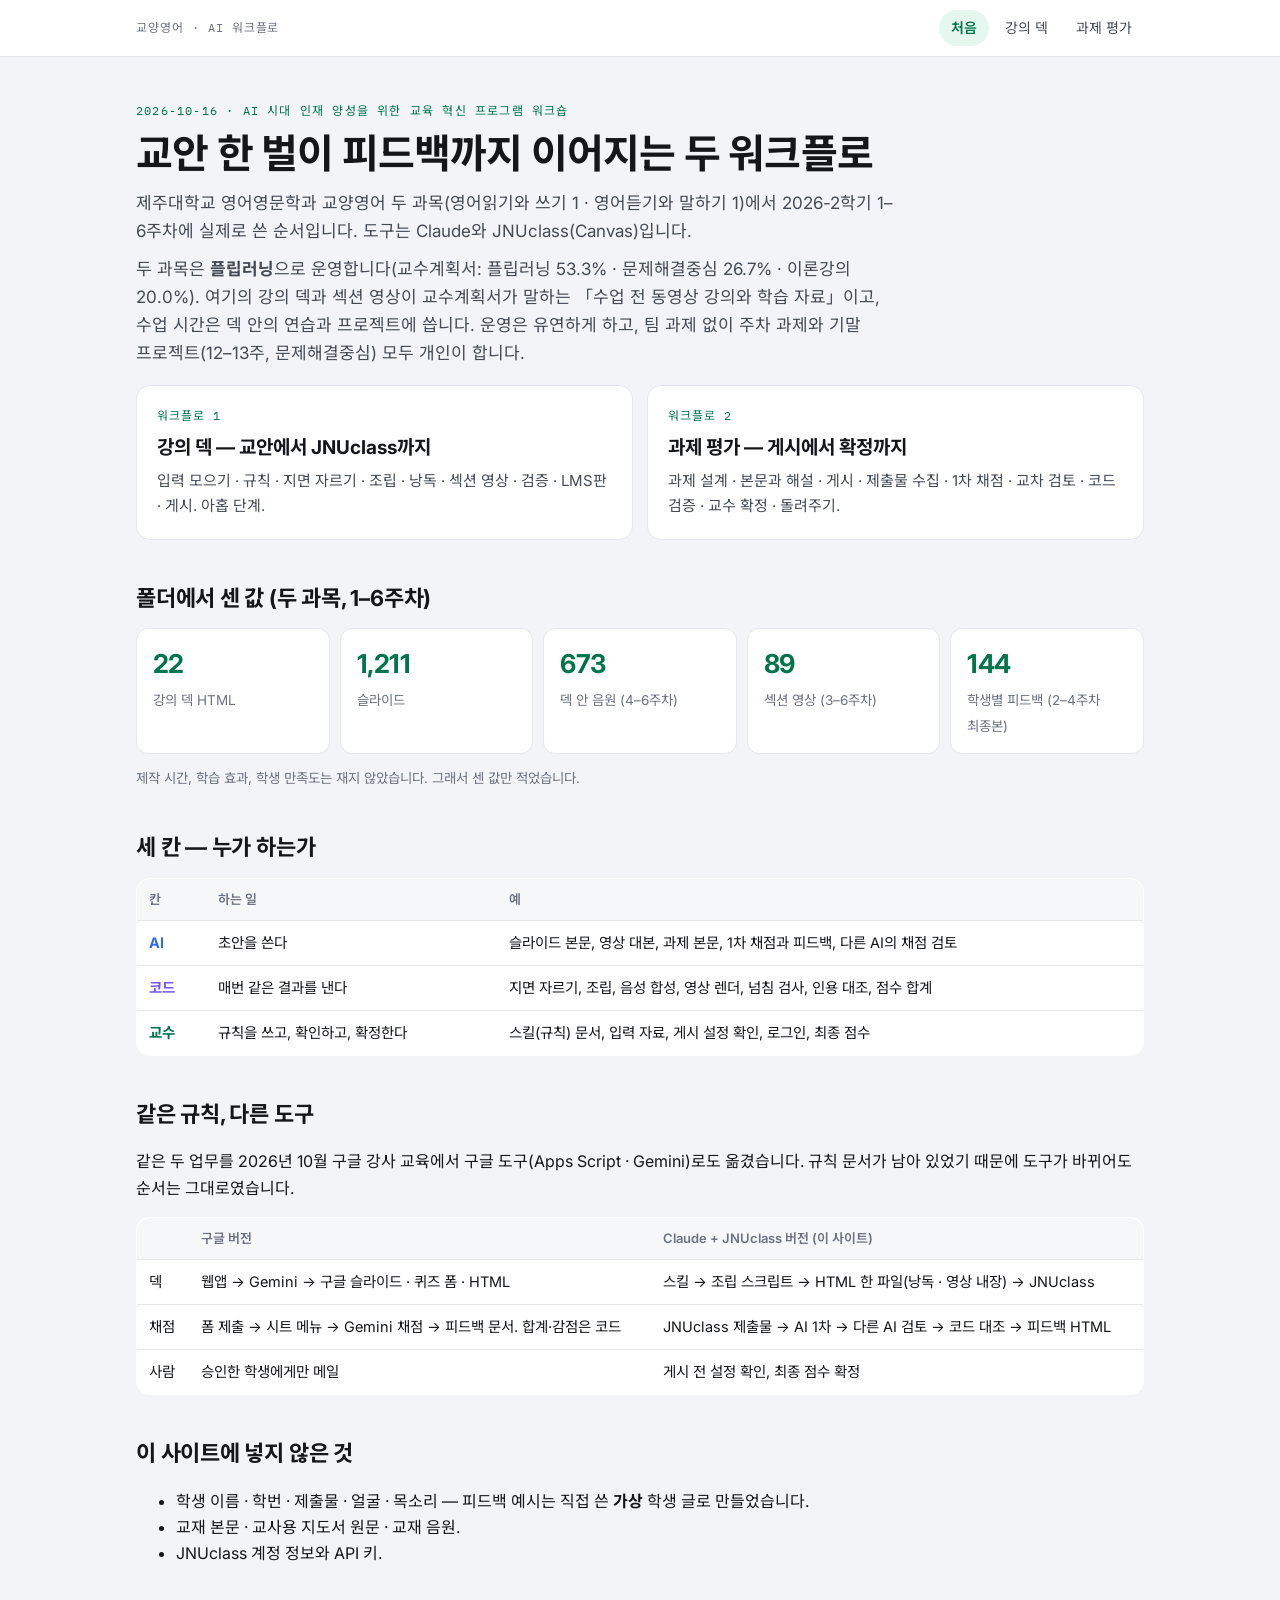
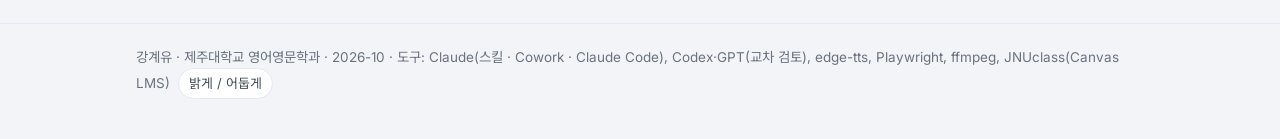
==== index.html @ aa871a67 "교양영어 AI 워크플로 두 페이지 (강의 덱 · 과제 평가) Co-Authored-By: Claude Opus 5.5 <noreply@anthropic.com>" ====
<!DOCTYPE html>
<html lang="ko">
<head>
<meta charset="UTF-8">
<meta name="viewport" content="width=device-width, initial-scale=1">
<title>교양영어 AI 워크플로</title>
<meta name="description" content="제주대학교 교양영어(영어읽기와 쓰기 1 · 영어듣기와 말하기 1)의 강의 덱 워크플로와 과제 평가 워크플로 — Claude와 JNUclass 버전.">
<link rel="preconnect" href="https://fonts.googleapis.com">
<link rel="preconnect" href="https://fonts.gstatic.com" crossorigin>
<link href="https://fonts.googleapis.com/css2?family=Inter:wght@400;600;700&family=Noto+Sans+KR:wght@400;500;700&family=IBM+Plex+Mono:wght@400;500&display=swap" rel="stylesheet">
<link rel="stylesheet" href="style.css">
</head>
<body>
<header class="top"><div class="wrap">
  <a class="brand" href="index.html">교양영어 · AI 워크플로</a>
  <nav class="tabs" aria-label="페이지">
    <a href="index.html" aria-current="page">처음</a>
    <a href="deck.html">강의 덱</a>
    <a href="grading.html">과제 평가</a>
  </nav>
</div></header>

<main class="wrap">
  <section class="hero">
    <p class="kicker">2026-10-16 · AI 시대 인재 양성을 위한 교육 혁신 프로그램 워크숍</p>
    <h1>교안 한 벌이 피드백까지 이어지는 두 워크플로</h1>
    <p class="sub">제주대학교 영어영문학과 교양영어 두 과목(영어읽기와 쓰기 1 · 영어듣기와 말하기 1)에서 2026-2학기 1–6주차에 실제로 쓴 순서입니다. 도구는 Claude와 JNUclass(Canvas)입니다.</p>
    <p class="sub" style="margin-top:10px">두 과목은 <b>플립러닝</b>으로 운영합니다(교수계획서: 플립러닝 53.3% · 문제해결중심 26.7% · 이론강의 20.0%). 여기의 강의 덱과 섹션 영상이 교수계획서가 말하는 「수업 전 동영상 강의와 학습 자료」이고, 수업 시간은 덱 안의 연습과 프로젝트에 씁니다. 운영은 유연하게 하고, 팀 과제 없이 주차 과제와 기말 프로젝트(12–13주, 문제해결중심) 모두 개인이 합니다.</p>
  </section>

  <div class="grid2">
    <a class="card" href="deck.html">
      <div class="c-lab">워크플로 1</div>
      <h3>강의 덱 — 교안에서 JNUclass까지</h3>
      <p>입력 모으기 · 규칙 · 지면 자르기 · 조립 · 낭독 · 섹션 영상 · 검증 · LMS판 · 게시. 아홉 단계.</p>
    </a>
    <a class="card" href="grading.html">
      <div class="c-lab">워크플로 2</div>
      <h3>과제 평가 — 게시에서 확정까지</h3>
      <p>과제 설계 · 본문과 해설 · 게시 · 제출물 수집 · 1차 채점 · 교차 검토 · 코드 검증 · 교수 확정 · 돌려주기.</p>
    </a>
  </div>

  <h2>폴더에서 센 값 (두 과목, 1–6주차)</h2>
  <div class="stats">
    <div class="stat"><b>22</b><span>강의 덱 HTML</span></div>
    <div class="stat"><b>1,211</b><span>슬라이드</span></div>
    <div class="stat"><b>673</b><span>덱 안 음원 (4–6주차)</span></div>
    <div class="stat"><b>89</b><span>섹션 영상 (3–6주차)</span></div>
    <div class="stat"><b>144</b><span>학생별 피드백 (2–4주차 최종본)</span></div>
  </div>
  <p class="note">제작 시간, 학습 효과, 학생 만족도는 재지 않았습니다. 그래서 센 값만 적었습니다.</p>

  <h2>세 칸 — 누가 하는가</h2>
  <div class="tablewrap"><table class="cmp">
    <tr><th>칸</th><th>하는 일</th><th>예</th></tr>
    <tr><td><b style="color:var(--ai)">AI</b></td><td>초안을 쓴다</td><td>슬라이드 본문, 영상 대본, 과제 본문, 1차 채점과 피드백, 다른 AI의 채점 검토</td></tr>
    <tr><td><b style="color:var(--code)">코드</b></td><td>매번 같은 결과를 낸다</td><td>지면 자르기, 조립, 음성 합성, 영상 렌더, 넘침 검사, 인용 대조, 점수 합계</td></tr>
    <tr><td><b style="color:var(--prof)">교수</b></td><td>규칙을 쓰고, 확인하고, 확정한다</td><td>스킬(규칙) 문서, 입력 자료, 게시 설정 확인, 로그인, 최종 점수</td></tr>
  </table></div>

  <h2>같은 규칙, 다른 도구</h2>
  <p>같은 두 업무를 2026년 10월 구글 강사 교육에서 구글 도구(Apps Script · Gemini)로도 옮겼습니다. 규칙 문서가 남아 있었기 때문에 도구가 바뀌어도 순서는 그대로였습니다.</p>
  <div class="tablewrap"><table class="cmp">
    <tr><th></th><th>구글 버전</th><th>Claude + JNUclass 버전 (이 사이트)</th></tr>
    <tr><td>덱</td><td>웹앱 → Gemini → 구글 슬라이드 · 퀴즈 폼 · HTML</td><td>스킬 → 조립 스크립트 → HTML 한 파일(낭독 · 영상 내장) → JNUclass</td></tr>
    <tr><td>채점</td><td>폼 제출 → 시트 메뉴 → Gemini 채점 → 피드백 문서. 합계·감점은 코드</td><td>JNUclass 제출물 → AI 1차 → 다른 AI 검토 → 코드 대조 → 피드백 HTML</td></tr>
    <tr><td>사람</td><td>승인한 학생에게만 메일</td><td>게시 전 설정 확인, 최종 점수 확정</td></tr>
  </table></div>

  <h2>이 사이트에 넣지 않은 것</h2>
  <ul>
    <li>학생 이름 · 학번 · 제출물 · 얼굴 · 목소리 — 피드백 예시는 직접 쓴 <b>가상</b> 학생 글로 만들었습니다.</li>
    <li>교재 본문 · 교사용 지도서 원문 · 교재 음원.</li>
    <li>JNUclass 계정 정보와 API 키.</li>
  </ul>
</main>

<footer><div class="wrap">
  강계유 · 제주대학교 영어영문학과 · 2026-10 · 도구: Claude(스킬 · Cowork · Claude Code), Codex·GPT(교차 검토), edge-tts, Playwright, ffmpeg, JNUclass(Canvas LMS)
  &nbsp;<button class="theme" type="button">밝게 / 어둡게</button>
</div></footer>
<script src="app.js"></script>
</body>
</html>
---- style.css ----
/* 교양영어 AI 워크플로 — 강의 덱과 같은 토큰(--brand #00A56A · --accent #FF6E40 · Inter / Noto Sans KR / IBM Plex Mono) */
:root{
  --brand:#00A56A; --brand-deep:#00754C; --brand-soft:#E6F7F0; --brand-line:#C7EBDC;
  --accent:#FF6E40; --accent-deep:#C94A22; --accent-soft:#FFF0EA;
  --ai:#2E6BE6; --ai-soft:#EAF1FD; --code:#7A5AF8; --code-soft:#F1EDFE; --prof:#00754C; --prof-soft:#E6F7F0;
  --ink:#14161A; --ink-2:#454B55; --ink-3:#6B7280; --line:#E5E8EE; --surface:#FFFFFF; --surface-2:#F6F7F9; --page:#F2F4F7;
  --font:"Inter","Noto Sans KR",-apple-system,"Segoe UI",system-ui,sans-serif;
  --mono:"IBM Plex Mono","Noto Sans KR",Consolas,monospace;
  --r:14px;
}
@media (prefers-color-scheme: dark){
  :root:not([data-theme="light"]){
    --brand:#2BC48A; --brand-deep:#5FD9A8; --brand-soft:#0F2A20; --brand-line:#1E4A39;
    --accent:#FF8A63; --accent-deep:#FFAB8C; --accent-soft:#2E1A12;
    --ai:#7FA8FF; --ai-soft:#16223A; --code:#B39CFF; --code-soft:#221A3A; --prof:#5FD9A8; --prof-soft:#0F2A20;
    --ink:#ECEFF3; --ink-2:#C2C8D0; --ink-3:#9AA3AE; --line:#2A3038; --surface:#171B21; --surface-2:#1E232B; --page:#101317;
  }
}
:root[data-theme="dark"]{
  --brand:#2BC48A; --brand-deep:#5FD9A8; --brand-soft:#0F2A20; --brand-line:#1E4A39;
  --accent:#FF8A63; --accent-deep:#FFAB8C; --accent-soft:#2E1A12;
  --ai:#7FA8FF; --ai-soft:#16223A; --code:#B39CFF; --code-soft:#221A3A; --prof:#5FD9A8; --prof-soft:#0F2A20;
  --ink:#ECEFF3; --ink-2:#C2C8D0; --ink-3:#9AA3AE; --line:#2A3038; --surface:#171B21; --surface-2:#1E232B; --page:#101317;
}
*{box-sizing:border-box}
html{-webkit-text-size-adjust:100%}
body{margin:0;background:var(--page);color:var(--ink);font-family:var(--font);font-size:16px;line-height:1.65;word-break:keep-all;overflow-wrap:anywhere}
a{color:var(--brand-deep)}
.wrap{max-width:1040px;margin:0 auto;padding:0 16px}
header.top{background:var(--surface);border-bottom:1px solid var(--line)}
header.top .wrap{display:flex;align-items:center;justify-content:space-between;gap:12px;min-height:56px;flex-wrap:wrap}
.brand{font-family:var(--mono);font-size:12px;letter-spacing:.08em;text-transform:uppercase;color:var(--ink-3);text-decoration:none}
nav.tabs{display:flex;gap:4px;flex-wrap:wrap}
nav.tabs a{font-size:14px;text-decoration:none;color:var(--ink-2);padding:6px 12px;border-radius:999px}
nav.tabs a[aria-current="page"]{background:var(--brand-soft);color:var(--brand-deep);font-weight:600}
.hero{padding:44px 0 18px}
.kicker{font-family:var(--mono);font-size:12px;letter-spacing:.1em;text-transform:uppercase;color:var(--brand-deep);margin:0 0 8px}
h1{font-size:clamp(26px,4.4vw,40px);line-height:1.25;letter-spacing:-.02em;margin:0 0 10px;font-weight:700}
.sub{font-size:17px;color:var(--ink-2);margin:0;max-width:760px}
h2{font-size:22px;letter-spacing:-.01em;margin:40px 0 12px}
.note{font-size:13.5px;color:var(--ink-3)}
/* 역할 필터 */
.legend{display:flex;flex-wrap:wrap;gap:8px;align-items:center;margin:18px 0 6px}
.legend .lab{font-size:13px;color:var(--ink-3);margin-right:4px}
.chip{font:inherit;font-size:13.5px;border:1px solid var(--line);background:var(--surface);color:var(--ink-2);border-radius:999px;padding:5px 12px;cursor:pointer}
.chip[aria-pressed="true"]{border-color:transparent;color:#fff}
.chip.ai[aria-pressed="true"]{background:var(--ai)} .chip.code[aria-pressed="true"]{background:var(--code)} .chip.prof[aria-pressed="true"]{background:var(--prof)}
.chip.all[aria-pressed="true"]{background:var(--ink-2)}
/* 단계 */
ol.steps{list-style:none;margin:10px 0 0;padding:0;display:grid;gap:12px}
.step{background:var(--surface);border:1px solid var(--line);border-radius:var(--r);transition:opacity .2s}
.step.dim{opacity:.32}
.step details{padding:0}
.step summary{list-style:none;cursor:pointer;display:grid;grid-template-columns:44px 1fr auto;gap:12px;align-items:start;padding:16px 18px}
.step summary::-webkit-details-marker{display:none}
.num{font-family:var(--mono);font-size:13px;color:var(--brand-deep);background:var(--brand-soft);border-radius:10px;height:34px;display:grid;place-items:center}
.st-title,.st-one{display:block}
.st-title{font-weight:700;font-size:17px;line-height:1.4}
.st-one{font-size:14.5px;color:var(--ink-2);margin-top:2px}
.who{display:flex;gap:4px;flex-wrap:wrap;justify-content:flex-end}
.who span{font-size:12px;font-weight:600;border-radius:6px;padding:2px 8px;white-space:nowrap}
.who .ai{background:var(--ai-soft);color:var(--ai)} .who .code{background:var(--code-soft);color:var(--code)} .who .prof{background:var(--prof-soft);color:var(--prof)}
.st-body{padding:0 18px 18px 74px;font-size:15px;color:var(--ink-2)}
.st-body ul{margin:6px 0 0;padding-left:18px}
.st-body li{margin:3px 0}
.files{display:flex;flex-wrap:wrap;gap:6px;margin-top:10px}
.files code{font-family:var(--mono);font-size:12px;background:var(--surface-2);border:1px solid var(--line);border-radius:6px;padding:2px 7px;color:var(--ink-2)}
.rule{border-left:3px solid var(--accent);background:var(--accent-soft);padding:8px 12px;border-radius:0 8px 8px 0;margin-top:10px;font-size:14.5px;color:var(--ink)}
@media (max-width:640px){
  .step summary{grid-template-columns:36px 1fr;padding:14px}
  .who{grid-column:2;justify-content:flex-start}
  .st-body{padding:0 14px 14px 14px}
}
/* 카드 */
.grid2{display:grid;grid-template-columns:repeat(auto-fit,minmax(280px,1fr));gap:14px}
.card{background:var(--surface);border:1px solid var(--line);border-radius:var(--r);padding:20px;text-decoration:none;color:inherit;display:block}
a.card:hover{border-color:var(--brand)}
.card .c-lab{font-family:var(--mono);font-size:12px;letter-spacing:.08em;text-transform:uppercase;color:var(--brand-deep)}
.card h3{margin:6px 0 6px;font-size:19px}
.card p{margin:0;color:var(--ink-2);font-size:15px}
.stats{display:grid;grid-template-columns:repeat(auto-fit,minmax(150px,1fr));gap:10px;margin-top:10px}
.stat{background:var(--surface);border:1px solid var(--line);border-radius:12px;padding:14px 16px}
.stat b{display:block;font-size:26px;letter-spacing:-.02em;color:var(--brand-deep)}
.stat span{font-size:13.5px;color:var(--ink-3)}
table.cmp{width:100%;border-collapse:collapse;background:var(--surface);border:1px solid var(--line);border-radius:var(--r);overflow:hidden;font-size:14.5px}
table.cmp th,table.cmp td{padding:10px 12px;border-bottom:1px solid var(--line);text-align:left;vertical-align:top}
table.cmp th{font-size:13px;color:var(--ink-3);font-weight:600;background:var(--surface-2)}
.tablewrap{overflow-x:auto;-webkit-overflow-scrolling:touch}
/* 가상 피드백 예시 */
.fb{background:#FBFAF6;color:#222;border:1px solid #E2DED3;border-radius:12px;padding:22px 24px;font-family:Georgia,"Times New Roman",serif;font-size:16px;line-height:1.7}
.fb h4{font-family:Georgia,serif;font-weight:normal;color:#1F3864;font-size:20px;margin:0 0 8px}
.fb p{margin:0;text-indent:1.8em}
.fb mark{background:#FFF1A8;padding:0 2px;color:#222}
.fb del{color:#A33}
.fb .badge{display:inline-block;background:#1F3864;color:#fff;border-radius:8px;padding:4px 12px;font-size:17px;margin-bottom:10px}
.fb table{width:100%;border-collapse:collapse;font-size:14.5px;margin:8px 0 14px}
.fb td{border-bottom:1px solid #E6E2D8;padding:6px 6px;vertical-align:top}
.fb td.pt{text-align:right;white-space:nowrap}
.tag-fic{display:inline-block;font-family:var(--mono);font-size:11.5px;background:var(--accent-soft);color:var(--accent-deep);border-radius:6px;padding:2px 8px;margin-bottom:8px}
footer{margin:56px 0 0;padding:22px 0 40px;border-top:1px solid var(--line);font-size:13.5px;color:var(--ink-3)}
.theme{font:inherit;font-size:13px;border:1px solid var(--line);background:var(--surface);color:var(--ink-2);border-radius:999px;padding:4px 10px;cursor:pointer}
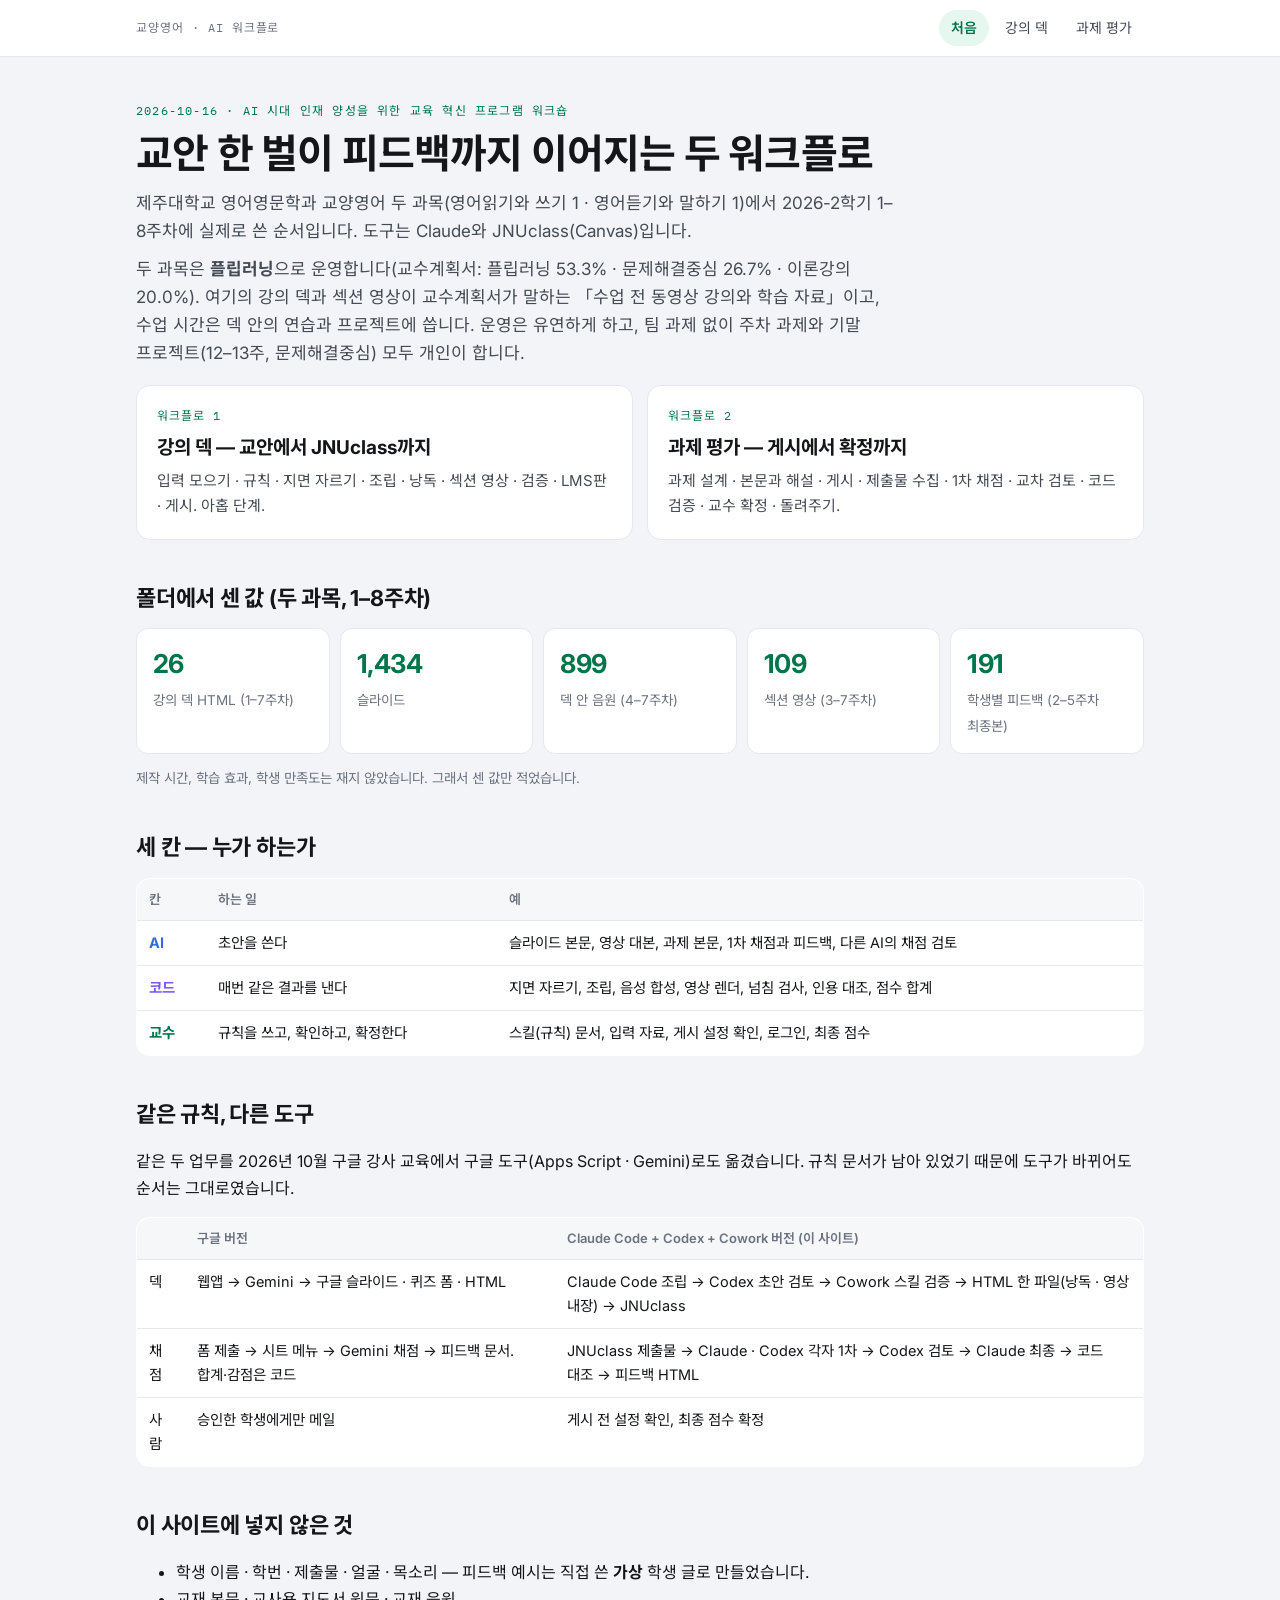
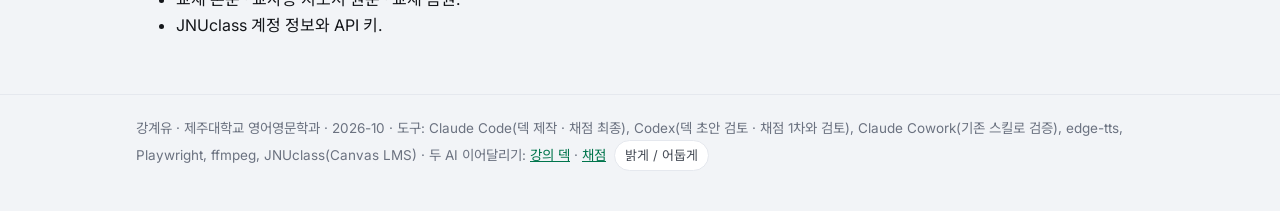
==== commit 9eca1d34: "10/15 실제 제작 반영: Claude Code → Codex → Cowork 검증 · 7주차 · 5주차 센 값 Co-Authored-By: Claude Opus 5.5 <nor" ====
--- a/index.html
+++ b/index.html
@@ -24,7 +24,7 @@
   <section class="hero">
     <p class="kicker">2026-10-16 · AI 시대 인재 양성을 위한 교육 혁신 프로그램 워크숍</p>
     <h1>교안 한 벌이 피드백까지 이어지는 두 워크플로</h1>
-    <p class="sub">제주대학교 영어영문학과 교양영어 두 과목(영어읽기와 쓰기 1 · 영어듣기와 말하기 1)에서 2026-2학기 1–6주차에 실제로 쓴 순서입니다. 도구는 Claude와 JNUclass(Canvas)입니다.</p>
+    <p class="sub">제주대학교 영어영문학과 교양영어 두 과목(영어읽기와 쓰기 1 · 영어듣기와 말하기 1)에서 2026-2학기 1–8주차에 실제로 쓴 순서입니다. 도구는 Claude와 JNUclass(Canvas)입니다.</p>
     <p class="sub" style="margin-top:10px">두 과목은 <b>플립러닝</b>으로 운영합니다(교수계획서: 플립러닝 53.3% · 문제해결중심 26.7% · 이론강의 20.0%). 여기의 강의 덱과 섹션 영상이 교수계획서가 말하는 「수업 전 동영상 강의와 학습 자료」이고, 수업 시간은 덱 안의 연습과 프로젝트에 씁니다. 운영은 유연하게 하고, 팀 과제 없이 주차 과제와 기말 프로젝트(12–13주, 문제해결중심) 모두 개인이 합니다.</p>
   </section>
 
@@ -41,13 +41,13 @@
     </a>
   </div>
 
-  <h2>폴더에서 센 값 (두 과목, 1–6주차)</h2>
+  <h2>폴더에서 센 값 (두 과목, 1–8주차)</h2>
   <div class="stats">
-    <div class="stat"><b>22</b><span>강의 덱 HTML</span></div>
-    <div class="stat"><b>1,211</b><span>슬라이드</span></div>
-    <div class="stat"><b>673</b><span>덱 안 음원 (4–6주차)</span></div>
-    <div class="stat"><b>89</b><span>섹션 영상 (3–6주차)</span></div>
-    <div class="stat"><b>144</b><span>학생별 피드백 (2–4주차 최종본)</span></div>
+    <div class="stat"><b>26</b><span>강의 덱 HTML (1–7주차)</span></div>
+    <div class="stat"><b>1,434</b><span>슬라이드</span></div>
+    <div class="stat"><b>899</b><span>덱 안 음원 (4–7주차)</span></div>
+    <div class="stat"><b>109</b><span>섹션 영상 (3–7주차)</span></div>
+    <div class="stat"><b>191</b><span>학생별 피드백 (2–5주차 최종본)</span></div>
   </div>
   <p class="note">제작 시간, 학습 효과, 학생 만족도는 재지 않았습니다. 그래서 센 값만 적었습니다.</p>
 
@@ -62,9 +62,9 @@
   <h2>같은 규칙, 다른 도구</h2>
   <p>같은 두 업무를 2026년 10월 구글 강사 교육에서 구글 도구(Apps Script · Gemini)로도 옮겼습니다. 규칙 문서가 남아 있었기 때문에 도구가 바뀌어도 순서는 그대로였습니다.</p>
   <div class="tablewrap"><table class="cmp">
-    <tr><th></th><th>구글 버전</th><th>Claude + JNUclass 버전 (이 사이트)</th></tr>
-    <tr><td>덱</td><td>웹앱 → Gemini → 구글 슬라이드 · 퀴즈 폼 · HTML</td><td>스킬 → 조립 스크립트 → HTML 한 파일(낭독 · 영상 내장) → JNUclass</td></tr>
-    <tr><td>채점</td><td>폼 제출 → 시트 메뉴 → Gemini 채점 → 피드백 문서. 합계·감점은 코드</td><td>JNUclass 제출물 → AI 1차 → 다른 AI 검토 → 코드 대조 → 피드백 HTML</td></tr>
+    <tr><th></th><th>구글 버전</th><th>Claude Code + Codex + Cowork 버전 (이 사이트)</th></tr>
+    <tr><td>덱</td><td>웹앱 → Gemini → 구글 슬라이드 · 퀴즈 폼 · HTML</td><td>Claude Code 조립 → Codex 초안 검토 → Cowork 스킬 검증 → HTML 한 파일(낭독 · 영상 내장) → JNUclass</td></tr>
+    <tr><td>채점</td><td>폼 제출 → 시트 메뉴 → Gemini 채점 → 피드백 문서. 합계·감점은 코드</td><td>JNUclass 제출물 → Claude · Codex 각자 1차 → Codex 검토 → Claude 최종 → 코드 대조 → 피드백 HTML</td></tr>
     <tr><td>사람</td><td>승인한 학생에게만 메일</td><td>게시 전 설정 확인, 최종 점수 확정</td></tr>
   </table></div>
 
@@ -77,7 +77,7 @@
 </main>
 
 <footer><div class="wrap">
-  강계유 · 제주대학교 영어영문학과 · 2026-10 · 도구: Claude(스킬 · Cowork · Claude Code), Codex·GPT(교차 검토), edge-tts, Playwright, ffmpeg, JNUclass(Canvas LMS)
+  강계유 · 제주대학교 영어영문학과 · 2026-10 · 도구: Claude Code(덱 제작 · 채점 최종), Codex(덱 초안 검토 · 채점 1차와 검토), Claude Cowork(기존 스킬로 검증), edge-tts, Playwright, ffmpeg, JNUclass(Canvas LMS) · 두 AI 이어달리기: <a href="https://lecture-deck-relay.vercel.app">강의 덱</a> · <a href="https://english-grading-relay.vercel.app">채점</a>
   &nbsp;<button class="theme" type="button">밝게 / 어둡게</button>
 </div></footer>
 <script src="app.js"></script>
